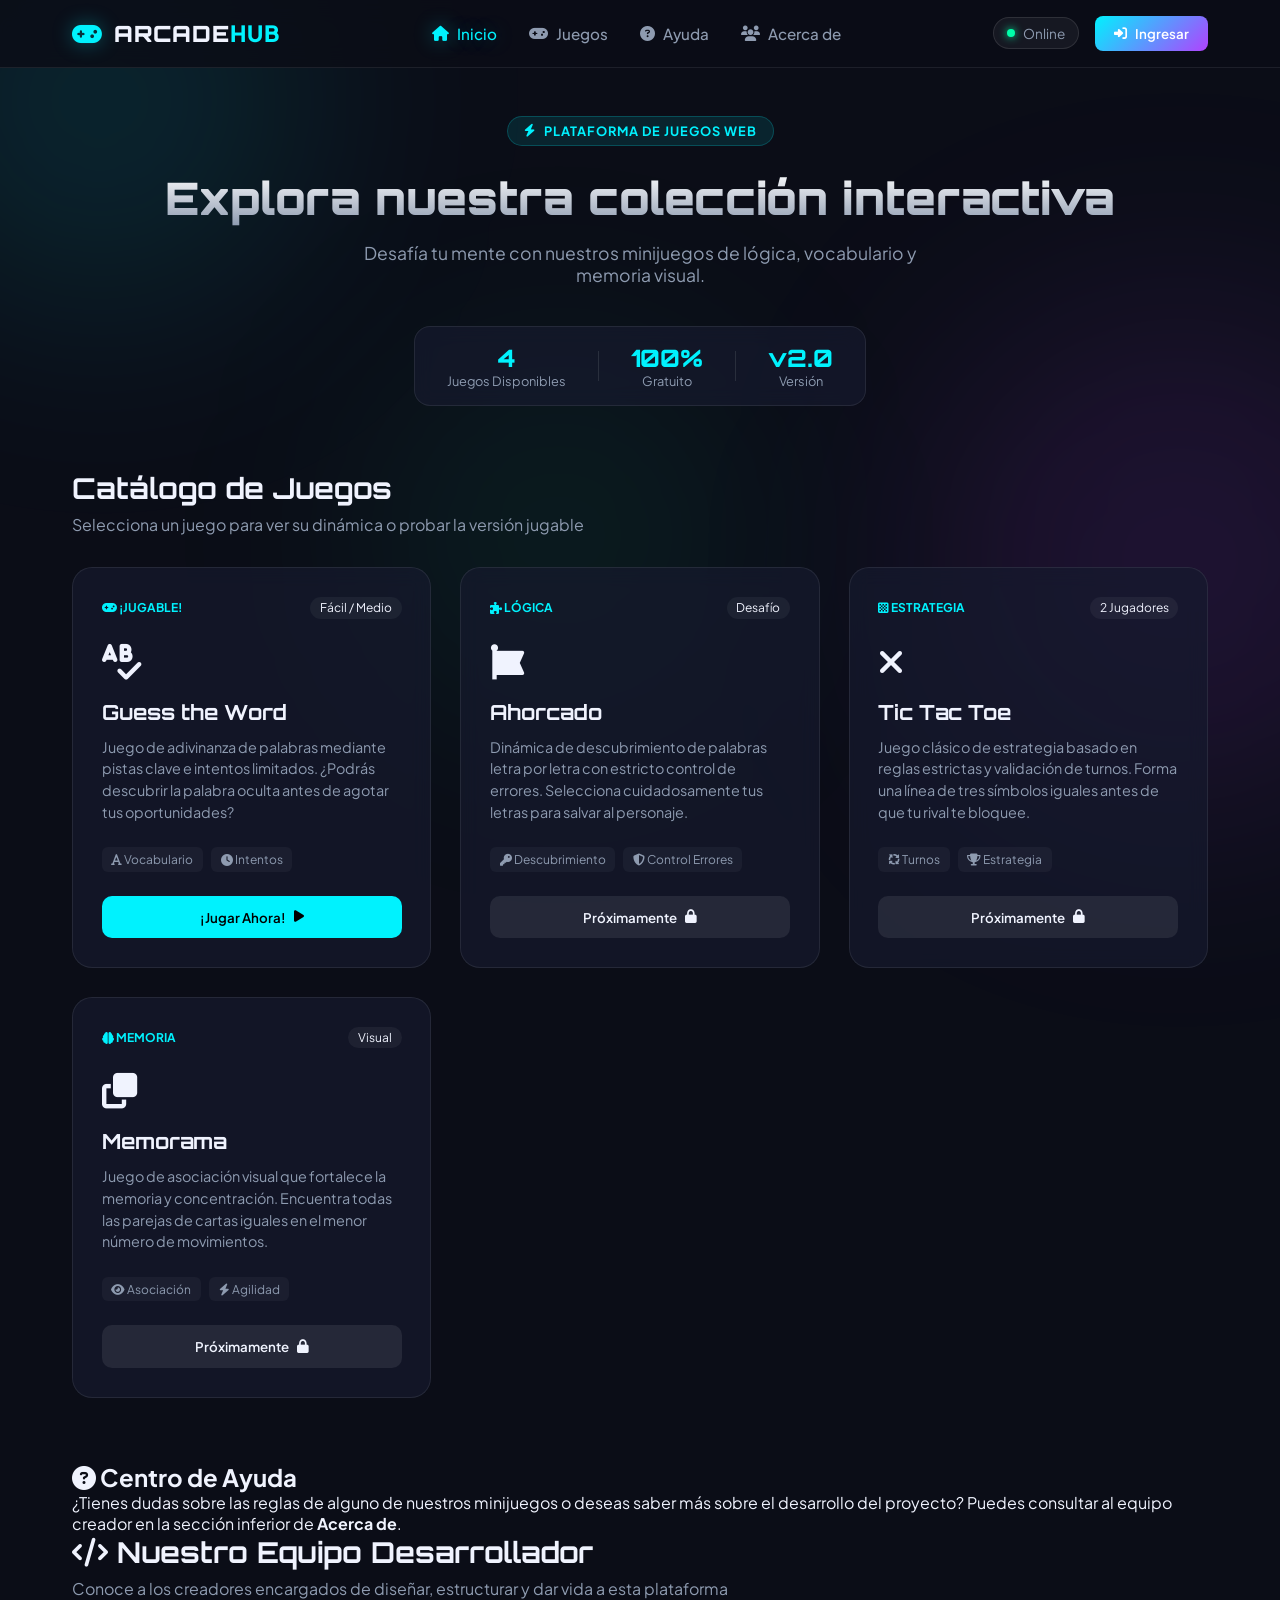
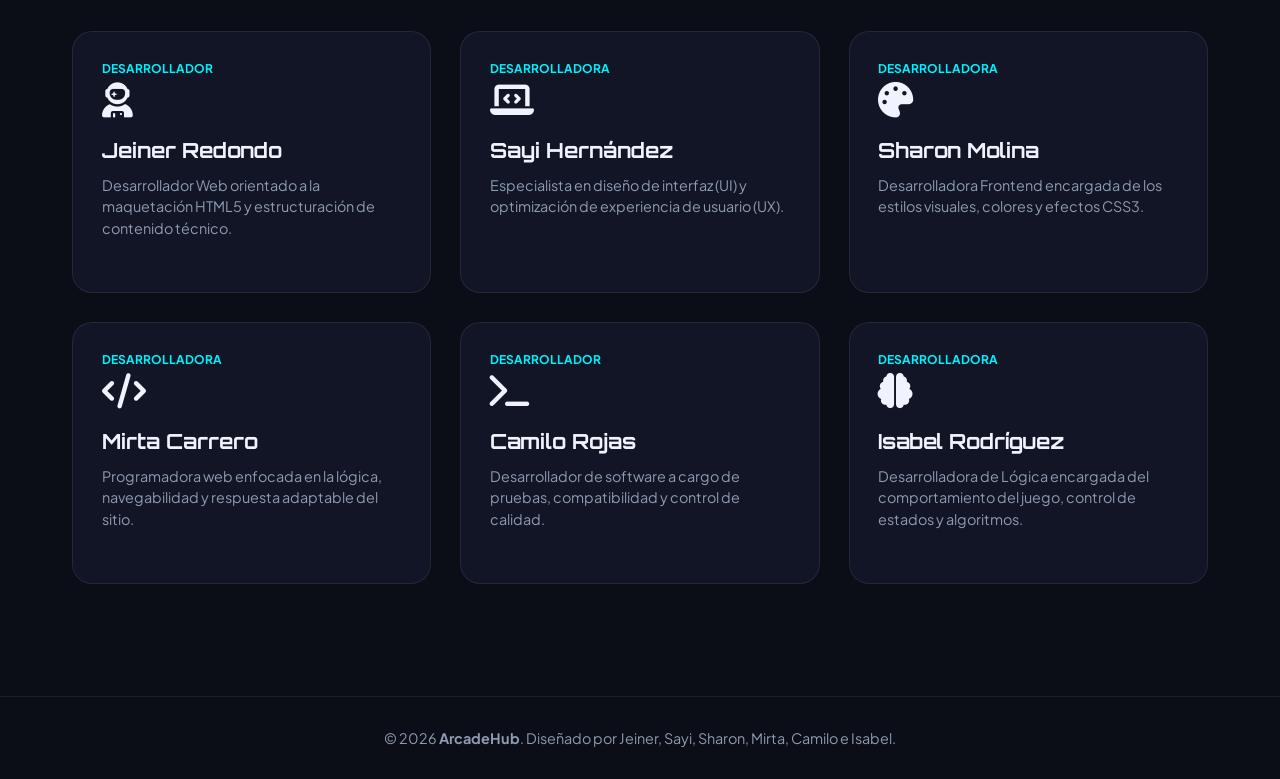
==== index.html @ 8e9d2963 "Add files via upload" ====
<!DOCTYPE html>
<html lang="es">
<head>
  <!-- Configuración básica de codificación y diseño responsivo -->
  <meta charset="UTF-8">
  <meta name="viewport" content="width=device-width, initial-scale=1.0">
  <title>Portal Arcade - ArcadeHub</title>
  
  <!-- Enlace a la hoja de estilos CSS general -->
  <link rel="stylesheet" href="styles.css">
  
  <!-- Librería de íconos Font Awesome -->
  <link rel="stylesheet" href="https://cdnjs.cloudflare.com/ajax/libs/font-awesome/6.4.0/css/all.min.css">
  
  <!-- Tipografías de Google Fonts (Orbitron para estilo retro/gamer, Plus Jakarta Sans para texto) -->
  <link href="https://fonts.googleapis.com/css2?family=Orbitron:wght@600;800;900&family=Plus+Jakarta+Sans:wght@400;500;600;700&display=swap" rel="stylesheet">
</head>
<body>

  <!-- EFECTOS DE LUZ AMBIENTAL DE FONDO -->
  <div class="bg-glow spot-1"></div>
  <div class="bg-glow spot-2"></div>
  <div class="bg-glow spot-3"></div>

  <!-- ========================================== -->
  <!-- BARRA DE NAVEGACIÓN (NAVBAR)               -->
  <!-- ========================================== -->
  <header class="navbar-wrapper">
    <nav class="navbar">
      <!-- Isotipo y logotipo de la plataforma -->
      <div class="logo">
        <div class="logo-icon"><i class="fa-solid fa-gamepad"></i></div>
        <span class="logo-text">ARCADE<span class="highlight">HUB</span></span>
      </div>

      <!-- Enlaces de navegación con desplazamiento en la misma página -->
      <ul class="nav-links">
        <li><a href="#inicio" class="nav-link active"><i class="fa-solid fa-house"></i> Inicio</a></li>
        <li><a href="#juegos" class="nav-link"><i class="fa-solid fa-gamepad"></i> Juegos</a></li>
        <li><a href="#ayuda" class="nav-link"><i class="fa-solid fa-circle-question"></i> Ayuda</a></li>
        <li><a href="#equipo" class="nav-link"><i class="fa-solid fa-users"></i> Acerca de</a></li>
      </ul>

      <!-- ÁREA DE ACCIONES DEL USUARIO EN LA NAVBAR -->
      <div class="nav-actions">
        <!-- Indicador de conexión en tiempo real -->
        <div class="status-badge">
          <span class="pulse-dot"></span> Online
        </div>
        
        <!-- Botón para abrir la ventana modal de Inicio de Sesión -->
        <button class="btn-login-trigger" id="btn-open-auth">
          <i class="fa-solid fa-right-to-bracket"></i> Ingresar
        </button>

        <!-- Perfil de usuario logueado (oculto por defecto hasta iniciar sesión) -->
        <div class="user-profile-badge hidden" id="user-profile">
          <i class="fa-solid fa-user-ninja"></i>
          <span id="user-display-name">Jugador</span>
          <button id="btn-logout" class="btn-logout-icon" title="Cerrar Sesión">
            <i class="fa-solid fa-power-off"></i>
          </button>
        </div>
      </div>
    </nav>
  </header>

  <!-- ========================================== -->
  <!-- CONTENIDO PRINCIPAL                        -->
  <!-- ========================================== -->
  <main class="main-content">
    
    <!-- SECCIÓN HERO / BIENVENIDA -->
    <section id="inicio" class="hero-section">
      <div class="hero-tag"><i class="fa-solid fa-bolt"></i> PLATAFORMA DE JUEGOS WEB</div>
      <h1 class="hero-title">Explora nuestra colección interactiva</h1>
      <p class="hero-subtitle">Desafía tu mente con nuestros minijuegos de lógica, vocabulario y memoria visual.</p>
      
      <!-- Barra de estadísticas -->
      <div class="stats-bar">
        <div class="stat-item">
          <span class="stat-number">4</span>
          <span class="stat-label">Juegos Disponibles</span>
        </div>
        <div class="stat-divider"></div>
        <div class="stat-item">
          <span class="stat-number">100%</span>
          <span class="stat-label">Gratuito</span>
        </div>
        <div class="stat-divider"></div>
        <div class="stat-item">
          <span class="stat-number">v2.0</span>
          <span class="stat-label">Versión</span>
        </div>
      </div>
    </section>

    <!-- CATÁLOGO DE JUEGOS -->
    <section id="juegos" class="games-section">
      <div class="section-header">
        <h2>Catálogo de Juegos</h2>
        <p>Selecciona un juego para ver su dinámica o probar la versión jugable</p>
      </div>

      <div class="cards-grid">
        
        <!-- CARD 1: GUESS THE WORD (JUGABLE) -->
        <article class="game-card card-cyan">
          <div class="card-glass"></div>
          <div class="card-top">
            <span class="card-badge"><i class="fa-solid fa-gamepad"></i> ¡JUGABLE!</span>
            <span class="difficulty-tag easy">Fácil / Medio</span>
          </div>
          <div class="card-icon-wrapper">
            <i class="fa-solid fa-spell-check"></i>
          </div>
          <h3 class="card-title">Guess the Word</h3>
          <p class="card-description">Juego de adivinanza de palabras mediante pistas clave e intentos limitados. ¿Podrás descubrir la palabra oculta antes de agotar tus oportunidades?</p>
          <div class="tags-list">
            <span class="tag"><i class="fa-solid fa-font"></i> Vocabulario</span>
            <span class="tag"><i class="fa-solid fa-clock"></i> Intentos</span>
          </div>
          <button class="btn-card" id="btn-play-guess">¡Jugar Ahora! <i class="fa-solid fa-play"></i></button>
        </article>

        <!-- CARD 2: AHORCADO -->
        <article class="game-card card-purple">
          <div class="card-glass"></div>
          <div class="card-top">
            <span class="card-badge"><i class="fa-solid fa-puzzle-piece"></i> Lógica</span>
            <span class="difficulty-tag medium">Desafío</span>
          </div>
          <div class="card-icon-wrapper">
            <i class="fa-solid fa-font-awesome"></i>
          </div>
          <h3 class="card-title">Ahorcado</h3>
          <p class="card-description">Dinámica de descubrimiento de palabras letra por letra con estricto control de errores. Selecciona cuidadosamente tus letras para salvar al personaje.</p>
          <div class="tags-list">
            <span class="tag"><i class="fa-solid fa-key"></i> Descubrimiento</span>
            <span class="tag"><i class="fa-solid fa-shield-halved"></i> Control Errores</span>
          </div>
          <button class="btn-card">Próximamente <i class="fa-solid fa-lock"></i></button>
        </article>

        <!-- CARD 3: TIC-TAC-TOE -->
        <article class="game-card card-emerald">
          <div class="card-glass"></div>
          <div class="card-top">
            <span class="card-badge"><i class="fa-solid fa-chess-board"></i> Estrategia</span>
            <span class="difficulty-tag hard">2 Jugadores</span>
          </div>
          <div class="card-icon-wrapper">
            <i class="fa-solid fa-xmark"></i>
          </div>
          <h3 class="card-title">Tic Tac Toe</h3>
          <p class="card-description">Juego clásico de estrategia basado en reglas estrictas y validación de turnos. Forma una línea de tres símbolos iguales antes de que tu rival te bloquee.</p>
          <div class="tags-list">
            <span class="tag"><i class="fa-solid fa-arrows-spin"></i> Turnos</span>
            <span class="tag"><i class="fa-solid fa-trophy"></i> Estrategia</span>
          </div>
          <button class="btn-card">Próximamente <i class="fa-solid fa-lock"></i></button>
        </article>

        <!-- CARD 4: MEMORAMA -->
        <article class="game-card card-amber">
          <div class="card-glass"></div>
          <div class="card-top">
            <span class="card-badge"><i class="fa-solid fa-brain"></i> Memoria</span>
            <span class="difficulty-tag easy">Visual</span>
          </div>
          <div class="card-icon-wrapper">
            <i class="fa-solid fa-clone"></i>
          </div>
          <h3 class="card-title">Memorama</h3>
          <p class="card-description">Juego de asociación visual que fortalece la memoria y concentración. Encuentra todas las parejas de cartas iguales en el menor número de movimientos.</p>
          <div class="tags-list">
            <span class="tag"><i class="fa-solid fa-eye"></i> Asociación</span>
            <span class="tag"><i class="fa-solid fa-bolt"></i> Agilidad</span>
          </div>
          <button class="btn-card">Próximamente <i class="fa-solid fa-lock"></i></button>
        </article>

      </div>
    </section>

    <!-- SECCIÓN DE AYUDA -->
    <section id="ayuda" class="info-section">
      <div class="info-content">
        <h2><i class="fa-solid fa-circle-question"></i> Centro de Ayuda</h2>
        <p>¿Tienes dudas sobre las reglas de alguno de nuestros minijuegos o deseas saber más sobre el desarrollo del proyecto? Puedes consultar al equipo creador en la sección inferior de <strong>Acerca de</strong>.</p>
      </div>
    </section>

    <!-- ========================================== -->
    <!-- SECCIÓN ACERCA DE / EQUIPO CREADOR        -->
    <!-- ========================================== -->
    <section id="equipo" class="games-section team-section">
      <div class="section-header">
        <h2><i class="fa-solid fa-code"></i> Nuestro Equipo Desarrollador</h2>
        <p>Conoce a los creadores encargados de diseñar, estructurar y dar vida a esta plataforma</p>
      </div>

      <div class="cards-grid">
        
        <!-- Jeiner Redondo -->
        <article class="game-card card-cyan">
          <div class="card-glass"></div>
          <span class="card-badge">Desarrollador</span>
          <div class="card-icon-wrapper"><i class="fa-solid fa-user-astronaut"></i></div>
          <h3 class="card-title">Jeiner Redondo</h3>
          <p class="card-description">Desarrollador Web orientado a la maquetación HTML5 y estructuración de contenido técnico.</p>
        </article>

        <!-- Sayi Hernandez -->
        <article class="game-card card-purple">
          <div class="card-glass"></div>
          <span class="card-badge">Desarrolladora</span>
          <div class="card-icon-wrapper"><i class="fa-solid fa-laptop-code"></i></div>
          <h3 class="card-title">Sayi Hernández</h3>
          <p class="card-description">Especialista en diseño de interfaz (UI) y optimización de experiencia de usuario (UX).</p>
        </article>

        <!-- Sharon Molina -->
        <article class="game-card card-emerald">
          <div class="card-glass"></div>
          <span class="card-badge">Desarrolladora</span>
          <div class="card-icon-wrapper"><i class="fa-solid fa-palette"></i></div>
          <h3 class="card-title">Sharon Molina</h3>
          <p class="card-description">Desarrolladora Frontend encargada de los estilos visuales, colores y efectos CSS3.</p>
        </article>

        <!-- Mirta Carrero -->
        <article class="game-card card-amber">
          <div class="card-glass"></div>
          <span class="card-badge">Desarrolladora</span>
          <div class="card-icon-wrapper"><i class="fa-solid fa-code"></i></div>
          <h3 class="card-title">Mirta Carrero</h3>
          <p class="card-description">Programadora web enfocada en la lógica, navegabilidad y respuesta adaptable del sitio.</p>
        </article>

        <!-- Camilo Rojas -->
        <article class="game-card card-cyan">
          <div class="card-glass"></div>
          <span class="card-badge">Desarrollador</span>
          <div class="card-icon-wrapper"><i class="fa-solid fa-terminal"></i></div>
          <h3 class="card-title">Camilo Rojas</h3>
          <p class="card-description">Desarrollador de software a cargo de pruebas, compatibilidad y control de calidad.</p>
        </article>

        <!-- Isabel Rodríguez -->
        <article class="game-card card-purple">
          <div class="card-glass"></div>
          <span class="card-badge">Desarrolladora</span>
          <div class="card-icon-wrapper"><i class="fa-solid fa-brain"></i></div>
          <h3 class="card-title">Isabel Rodríguez</h3>
          <p class="card-description">Desarrolladora de Lógica encargada del comportamiento del juego, control de estados y algoritmos.</p>
        </article>

      </div>
    </section>

  </main>

  <!-- ========================================== -->
  <!-- MODAL DEL JUEGO GUESS THE WORD             -->
  <!-- ========================================== -->
  <div class="game-modal" id="game-modal">
    <div class="modal-content">
      <!-- Botón para cerrar la ventana del juego -->
      <button class="close-modal" id="close-modal"><i class="fa-solid fa-xmark"></i></button>
      
      <div class="game-box">
        <div class="game-header">
          <h2><i class="fa-solid fa-lightbulb"></i> Guess The Word</h2>
          <span class="tries-left">Intentos: <strong id="attempts-count">5</strong></span>
        </div>

        <div class="hint-box">
          <i class="fa-solid fa-circle-info"></i> <strong>PISTA:</strong> <span id="game-hint">Cargando pista...</span>
        </div>

        <div class="word-display" id="word-display">
          <!-- Las casillas de letras se generan dinámicamente con JS -->
        </div>

        <form id="guess-form" class="guess-form">
          <input type="text" id="letter-input" maxlength="1" placeholder="Escribe una letra..." autocomplete="off" autofocus>
          <button type="submit" class="btn-submit">Probar Letra</button>
        </form>

        <div id="game-message" class="game-message"></div>

        <button id="btn-restart" class="btn-restart"><i class="fa-solid fa-rotate-right"></i> Siguiente Palabra</button>
      </div>
    </div>
  </div>

  <!-- ========================================== -->
  <!-- MODAL DE AUTENTICACIÓN (LOGIN Y REGISTRO)  -->
  <!-- ========================================== -->
  <div class="game-modal" id="auth-modal">
    <div class="modal-content auth-modal-content">
      <!-- Botón para cerrar el modal de login -->
      <button class="close-modal" id="close-auth-modal"><i class="fa-solid fa-xmark"></i></button>
      
      <div class="auth-box">
        <!-- Pestañas para conmutar entre Iniciar Sesión y Registro -->
        <div class="auth-tabs">
          <button class="auth-tab-btn active" id="tab-login-btn">
            <i class="fa-solid fa-user-check"></i> Iniciar Sesión
          </button>
          <button class="auth-tab-btn" id="tab-register-btn">
            <i class="fa-solid fa-user-plus"></i> Registrarse
          </button>
        </div>

        <!-- FORMULARIO 1: INICIO DE SESIÓN -->
        <form id="login-form" class="auth-form">
          <div class="auth-header">
            <h3>¡Hola de nuevo, Gamer!</h3>
            <p>Ingresa tus datos para continuar tu sesión</p>
          </div>

          <div class="input-group">
            <label for="login-email"><i class="fa-solid fa-envelope"></i> Correo Electrónico</label>
            <input type="email" id="login-email" placeholder="tuusuario@correo.com" required>
          </div>

          <div class="input-group">
            <label for="login-password"><i class="fa-solid fa-key"></i> Contraseña</label>
            <input type="password" id="login-password" placeholder="••••••••" required>
          </div>

          <!-- Mensajes de estado -->
          <div id="login-message" class="game-message"></div>

          <button type="submit" class="btn-card btn-auth-submit">
            Entrar al juego <i class="fa-solid fa-arrow-right-to-bracket"></i>
          </button>
        </form>

        <!-- FORMULARIO 2: REGISTRO (Oculto inicialmente) -->
        <form id="register-form" class="auth-form hidden">
          <div class="auth-header">
            <h3>Crea tu cuenta Arcade</h3>
            <p>Únete a la comunidad de ArcadeHub gratis</p>
          </div>

          <div class="input-group">
            <label for="reg-username"><i class="fa-solid fa-user"></i> Nombre de Usuario / Nickname</label>
            <input type="text" id="reg-username" placeholder="Ej: ProGamer2026" required>
          </div>

          <div class="input-group">
            <label for="reg-email"><i class="fa-solid fa-envelope"></i> Correo Electrónico</label>
            <input type="email" id="reg-email" placeholder="tuusuario@correo.com" required>
          </div>

          <div class="input-group">
            <label for="reg-password"><i class="fa-solid fa-lock"></i> Crear Contraseña</label>
            <input type="password" id="reg-password" placeholder="Mínimo 6 caracteres" minlength="6" required>
          </div>

          <!-- Mensajes de estado -->
          <div id="register-message" class="game-message"></div>

          <button type="submit" class="btn-card btn-auth-submit">
            Crear Cuenta <i class="fa-solid fa-user-check"></i>
          </button>
        </form>
      </div>
    </div>
  </div>

  <!-- PIE DE PÁGINA GLOBAL -->
  <footer class="footer">
    <p>&copy; 2026 <strong>ArcadeHub</strong>. Diseñado por Jeiner, Sayi, Sharon, Mirta, Camilo e Isabel.</p>
  </footer>

  <!-- SCRIPT CON LA LÓGICA DE JUEGOS Y SESIONES -->
  <script src="script.js"></script>
</body>
</html>
---- styles.css ----
/* ==========================================================================
   1. VARIABLES GLOBALES Y TEMAS
   ========================================================================== */
:root {
  /* Paleta de Colores Neón / Cyberpunk */
  --bg-dark: #0b0d17;
  --bg-card: rgba(22, 27, 46, 0.7);
  --bg-modal: #121629;
  --text-main: #f0f3fe;
  --text-muted: #8e9bb0;
  
  /* Colores de Acento (Identidades de las Tarjetas) */
  --cyan-accent: #00f2fe;
  --purple-accent: #b142fe;
  --emerald-accent: #00ffaa;
  --amber-accent: #ffb703;
  --red-alert: #ff4757;

  /* Fuertes y Sombras de Neón */
  --glow-cyan: 0 0 20px rgba(0, 242, 254, 0.35);
  --glow-purple: 0 0 20px rgba(177, 66, 254, 0.35);
  
  /* Tipografía */
  --font-heading: 'Orbitron', sans-serif;
  --font-body: 'Plus Jakarta Sans', sans-serif;
  
  /* Transiciones Estándar */
  --transition: all 0.3s cubic-bezier(0.25, 0.8, 0.25, 1);
}

/* ==========================================================================
   2. REINICIO GENERAL Y BASE
   ========================================================================== */
* {
  margin: 0;
  padding: 0;
  box-sizing: border-box;
  font-family: var(--font-body);
}

html {
  scroll-behavior: smooth;
}

body {
  background-color: var(--bg-dark);
  color: var(--text-main);
  min-height: 100vh;
  overflow-x: hidden;
  position: relative;
}

/* Efectos Ambientales de Fondo (Focos de Luz Glowing) */
.bg-glow {
  position: fixed;
  border-radius: 50%;
  filter: blur(120px);
  z-index: -1;
  pointer-events: none;
}

.spot-1 {
  width: 400px;
  height: 400px;
  background: rgba(0, 242, 254, 0.12);
  top: -100px;
  left: -100px;
}

.spot-2 {
  width: 500px;
  height: 500px;
  background: rgba(177, 66, 254, 0.12);
  bottom: 10%;
  right: -150px;
}

.spot-3 {
  width: 350px;
  height: 350px;
  background: rgba(0, 255, 170, 0.08);
  top: 40%;
  left: 30%;
}

/* Clases Útiles */
.hidden {
  display: none !important;
}

/* ==========================================================================
   3. BARRA DE NAVEGACIÓN (NAVBAR)
   ========================================================================== */
.navbar-wrapper {
  position: sticky;
  top: 0;
  z-index: 100;
  background: rgba(11, 13, 23, 0.85);
  backdrop-filter: blur(12px);
  border-bottom: 1px solid rgba(255, 255, 255, 0.08);
}

.navbar {
  max-width: 1200px;
  margin: 0 auto;
  padding: 1rem 2rem;
  display: flex;
  justify-content: space-between;
  align-items: center;
}

/* Logo */
.logo {
  display: flex;
  align-items: center;
  gap: 0.75rem;
}

.logo-icon {
  font-size: 1.5rem;
  color: var(--cyan-accent);
  text-shadow: var(--glow-cyan);
}

.logo-text {
  font-family: var(--font-heading);
  font-size: 1.4rem;
  font-weight: 900;
  letter-spacing: 1px;
}

.logo-text .highlight {
  color: var(--cyan-accent);
}

/* Enlaces del Menú */
.nav-links {
  display: flex;
  list-style: none;
  gap: 2rem;
}

.nav-link {
  text-decoration: none;
  color: var(--text-muted);
  font-weight: 500;
  font-size: 0.95rem;
  display: flex;
  align-items: center;
  gap: 0.5rem;
  transition: var(--transition);
}

.nav-link:hover,
.nav-link.active {
  color: var(--cyan-accent);
  text-shadow: var(--glow-cyan);
}

/* Acciones de Usuario en Navbar */
.nav-actions {
  display: flex;
  align-items: center;
  gap: 1rem;
}

.status-badge {
  display: flex;
  align-items: center;
  gap: 0.5rem;
  font-size: 0.85rem;
  color: var(--text-muted);
  background: rgba(255, 255, 255, 0.05);
  padding: 0.4rem 0.8rem;
  border-radius: 20px;
  border: 1px solid rgba(255, 255, 255, 0.1);
}

.pulse-dot {
  width: 8px;
  height: 8px;
  background-color: var(--emerald-accent);
  border-radius: 50%;
  box-shadow: 0 0 8px var(--emerald-accent);
  animation: pulse 2s infinite;
}

@keyframes pulse {
  0% { transform: scale(0.95); opacity: 0.8; }
  50% { transform: scale(1.2); opacity: 1; }
  100% { transform: scale(0.95); opacity: 0.8; }
}

/* Botón Iniciar Sesión en Navbar */
.btn-login-trigger {
  background: linear-gradient(135deg, var(--cyan-accent), var(--purple-accent));
  color: #fff;
  border: none;
  padding: 0.55rem 1.2rem;
  font-weight: 600;
  border-radius: 8px;
  cursor: pointer;
  display: flex;
  align-items: center;
  gap: 0.5rem;
  transition: var(--transition);
}

.btn-login-trigger:hover {
  transform: translateY(-2px);
  box-shadow: var(--glow-purple);
}

/* Perfil de Usuario Logueado */
.user-profile-badge {
  display: flex;
  align-items: center;
  gap: 0.6rem;
  background: rgba(177, 66, 254, 0.15);
  border: 1px solid var(--purple-accent);
  padding: 0.4rem 0.8rem;
  border-radius: 8px;
  font-weight: 600;
}

.btn-logout-icon {
  background: transparent;
  border: none;
  color: var(--text-muted);
  cursor: pointer;
  margin-left: 0.4rem;
  transition: var(--transition);
}

.btn-logout-icon:hover {
  color: var(--red-alert);
}

/* ==========================================================================
   4. SECCIÓN HERO (BIENVENIDA)
   ========================================================================== */
.main-content {
  max-width: 1200px;
  margin: 0 auto;
  padding: 3rem 2rem;
}

.hero-section {
  text-align: center;
  margin-bottom: 4rem;
}

.hero-tag {
  display: inline-flex;
  align-items: center;
  gap: 0.5rem;
  background: rgba(0, 242, 254, 0.1);
  color: var(--cyan-accent);
  padding: 0.4rem 1rem;
  border-radius: 20px;
  font-size: 0.8rem;
  font-weight: 700;
  letter-spacing: 1px;
  border: 1px solid rgba(0, 242, 254, 0.2);
  margin-bottom: 1.5rem;
}

.hero-title {
  font-family: var(--font-heading);
  font-size: 2.8rem;
  font-weight: 900;
  margin-bottom: 1rem;
  background: linear-gradient(180deg, #ffffff 0%, var(--text-muted) 100%);
  -webkit-background-clip: text;
  -webkit-text-fill-color: transparent;
}

.hero-subtitle {
  color: var(--text-muted);
  font-size: 1.1rem;
  max-width: 600px;
  margin: 0 auto 2.5rem auto;
}

/* Barra de Estadísticas */
.stats-bar {
  display: inline-flex;
  align-items: center;
  background: var(--bg-card);
  backdrop-filter: blur(10px);
  padding: 1rem 2rem;
  border-radius: 16px;
  border: 1px solid rgba(255, 255, 255, 0.08);
  gap: 2rem;
}

.stat-item {
  display: flex;
  flex-direction: column;
}

.stat-number {
  font-family: var(--font-heading);
  font-size: 1.5rem;
  font-weight: 800;
  color: var(--cyan-accent);
}

.stat-label {
  font-size: 0.8rem;
  color: var(--text-muted);
}

.stat-divider {
  width: 1px;
  height: 30px;
  background: rgba(255, 255, 255, 0.1);
}

/* ==========================================================================
   5. CATÁLOGOS Y GRILLA DE TARJETAS (JUEGOS Y EQUIPO)
   ========================================================================== */
.games-section {
  margin-bottom: 4rem;
}

.section-header {
  margin-bottom: 2rem;
}

.section-header h2 {
  font-family: var(--font-heading);
  font-size: 1.8rem;
  margin-bottom: 0.5rem;
}

.section-header p {
  color: var(--text-muted);
}

/* Grilla Responsiva */
.cards-grid {
  display: grid;
  grid-template-columns: repeat(auto-fit, minmax(280px, 1fr));
  gap: 1.8rem;
}

/* Estilo de Tarjetas con Glassmorphism */
.game-card {
  position: relative;
  background: var(--bg-card);
  backdrop-filter: blur(10px);
  border-radius: 20px;
  padding: 1.8rem;
  border: 1px solid rgba(255, 255, 255, 0.08);
  display: flex;
  flex-direction: column;
  transition: var(--transition);
  overflow: hidden;
}

.game-card:hover {
  transform: translateY(-8px);
  border-color: rgba(255, 255, 255, 0.2);
}

/* Temas de Color por Tarjeta */
.card-cyan:hover { box-shadow: var(--glow-cyan); }
.card-purple:hover { box-shadow: var(--glow-purple); }
.card-emerald:hover { box-shadow: 0 0 20px rgba(0, 255, 170, 0.35); }
.card-amber:hover { box-shadow: 0 0 20px rgba(255, 183, 3, 0.35); }

.card-top {
  display: flex;
  justify-content: space-between;
  align-items: center;
  margin-bottom: 1.2rem;
}

.card-badge {
  font-size: 0.75rem;
  font-weight: 700;
  text-transform: uppercase;
  color: var(--cyan-accent);
}

.difficulty-tag {
  font-size: 0.75rem;
  padding: 0.2rem 0.6rem;
  border-radius: 12px;
  background: rgba(255, 255, 255, 0.05);
}

.card-icon-wrapper {
  font-size: 2.2rem;
  color: var(--text-main);
  margin-bottom: 1rem;
}

.card-title {
  font-family: var(--font-heading);
  font-size: 1.3rem;
  margin-bottom: 0.75rem;
}

.card-description {
  color: var(--text-muted);
  font-size: 0.9rem;
  line-height: 1.5;
  margin-bottom: 1.5rem;
  flex-grow: 1;
}

.tags-list {
  display: flex;
  gap: 0.5rem;
  margin-bottom: 1.5rem;
  flex-wrap: wrap;
}

.tag {
  font-size: 0.75rem;
  color: var(--text-muted);
  background: rgba(255, 255, 255, 0.04);
  padding: 0.3rem 0.6rem;
  border-radius: 6px;
}

/* Botones dentro de las Tarjetas */
.btn-card {
  width: 100%;
  padding: 0.8rem;
  border-radius: 10px;
  border: none;
  background: rgba(255, 255, 255, 0.08);
  color: var(--text-main);
  font-weight: 600;
  cursor: pointer;
  display: flex;
  justify-content: center;
  align-items: center;
  gap: 0.5rem;
  transition: var(--transition);
}

.card-cyan .btn-card {
  background: var(--cyan-accent);
  color: #000;
}

.btn-card:hover {
  filter: brightness(1.15);
}

/* ==========================================================================
   6. VENTANAS MODALES (JUEGO Y LOGIN)
   ========================================================================== */
.game-modal {
  position: fixed;
  top: 0;
  left: 0;
  width: 100%;
  height: 100%;
  background: rgba(5, 7, 15, 0.85);
  backdrop-filter: blur(10px);
  display: flex;
  justify-content: center;
  align-items: center;
  z-index: 1000;
  opacity: 0;
  pointer-events: none;
  transition: var(--transition);
}

.game-modal.active {
  opacity: 1;
  pointer-events: all;
}

.modal-content {
  background: var(--bg-modal);
  border: 1px solid rgba(255, 255, 255, 0.15);
  border-radius: 24px;
  padding: 2.5rem;
  width: 90%;
  max-width: 500px;
  position: relative;
  box-shadow: 0 20px 50px rgba(0, 0, 0, 0.5);
  transform: translateY(20px);
  transition: var(--transition);
}

.game-modal.active .modal-content {
  transform: translateY(0);
}

.close-modal {
  position: absolute;
  top: 1.2rem;
  right: 1.2rem;
  background: transparent;
  border: none;
  color: var(--text-muted);
  font-size: 1.2rem;
  cursor: pointer;
  transition: var(--transition);
}

.close-modal:hover {
  color: var(--red-alert);
}

/* Modal del Juego (Guess The Word) */
.game-header {
  display: flex;
  justify-content: space-between;
  align-items: center;
  margin-bottom: 1.5rem;
}

.hint-box {
  background: rgba(0, 242, 254, 0.08);
  border: 1px solid rgba(0, 242, 254, 0.2);
  padding: 0.8rem;
  border-radius: 10px;
  font-size: 0.9rem;
  margin-bottom: 1.5rem;
}

.word-display {
  display: flex;
  justify-content: center;
  gap: 0.5rem;
  margin-bottom: 1.5rem;
}

.letter-box {
  width: 40px;
  height: 50px;
  border: 2px solid rgba(255, 255, 255, 0.2);
  border-radius: 8px;
  display: flex;
  justify-content: center;
  align-items: center;
  font-family: var(--font-heading);
  font-size: 1.3rem;
  font-weight: 800;
}

.letter-box.revealed {
  border-color: var(--cyan-accent);
  background: rgba(0, 242, 254, 0.15);
  color: var(--cyan-accent);
}

.guess-form {
  display: flex;
  gap: 0.5rem;
  margin-bottom: 1rem;
}

.guess-form input {
  flex-grow: 1;
  background: rgba(255, 255, 255, 0.05);
  border: 1px solid rgba(255, 255, 255, 0.1);
  padding: 0.8rem;
  border-radius: 8px;
  color: var(--text-main);
  text-align: center;
}

.btn-submit, .btn-restart {
  background: var(--cyan-accent);
  color: #000;
  border: none;
  padding: 0.8rem 1.2rem;
  border-radius: 8px;
  font-weight: 700;
  cursor: pointer;
  width: 100%;
}

.btn-restart {
  margin-top: 1rem;
  background: transparent;
  border: 1px solid rgba(255, 255, 255, 0.2);
  color: var(--text-main);
}

/* ==========================================================================
   7. ESTILOS ESPECÍFICOS PARA EL MODAL DE AUTENTICACIÓN (LOGIN Y REGISTRO)
   ========================================================================== */
.auth-tabs {
  display: flex;
  gap: 0.5rem;
  background: rgba(255, 255, 255, 0.05);
  padding: 0.3rem;
  border-radius: 12px;
  margin-bottom: 1.8rem;
}

.auth-tab-btn {
  flex: 1;
  background: transparent;
  border: none;
  color: var(--text-muted);
  padding: 0.6rem;
  font-weight: 600;
  border-radius: 8px;
  cursor: pointer;
  transition: var(--transition);
}

.auth-tab-btn.active {
  background: var(--purple-accent);
  color: #fff;
  box-shadow: var(--glow-purple);
}

.auth-header {
  text-align: center;
  margin-bottom: 1.5rem;
}

.auth-header h3 {
  font-family: var(--font-heading);
  font-size: 1.2rem;
  margin-bottom: 0.3rem;
}

.auth-header p {
  color: var(--text-muted);
  font-size: 0.85rem;
}

.auth-form {
  display: flex;
  flex-direction: column;
  gap: 1.2rem;
}

.input-group {
  display: flex;
  flex-direction: column;
  gap: 0.4rem;
  text-align: left;
}

.input-group label {
  font-size: 0.85rem;
  color: var(--text-muted);
  display: flex;
  align-items: center;
  gap: 0.4rem;
}

.input-group input {
  background: rgba(255, 255, 255, 0.05);
  border: 1px solid rgba(255, 255, 255, 0.1);
  padding: 0.8rem 1rem;
  border-radius: 10px;
  color: var(--text-main);
  outline: none;
  transition: var(--transition);
}

.input-group input:focus {
  border-color: var(--purple-accent);
  box-shadow: 0 0 10px rgba(177, 66, 254, 0.2);
}

.btn-auth-submit {
  background: linear-gradient(135deg, var(--purple-accent), var(--cyan-accent));
  color: #fff;
  margin-top: 0.5rem;
}

/* Mensajes de Estado */
.game-message {
  font-size: 0.85rem;
  text-align: center;
  margin-top: 0.5rem;
  min-height: 1.2rem;
}

.game-message.error { color: var(--red-alert); }
.game-message.success { color: var(--emerald-accent); }
.game-message.warning { color: var(--amber-accent); }

/* ==========================================================================
   8. PIE DE PÁGINA (FOOTER)
   ========================================================================== */
.footer {
  text-align: center;
  padding: 2rem;
  border-top: 1px solid rgba(255, 255, 255, 0.08);
  color: var(--text-muted);
  font-size: 0.9rem;
}

/* ==========================================================================
   9. ADAPTABILIDAD RESPONSIVA (MÓVILES Y TABLETS)
   ========================================================================== */
@media (max-width: 768px) {
  .navbar {
    flex-direction: column;
    gap: 1rem;
  }
  
  .hero-title {
    font-size: 2rem;
  }
  
  .stats-bar {
    flex-direction: column;
    gap: 1rem;
  }
  
  .stat-divider {
    width: 80%;
    height: 1px;
  }
}
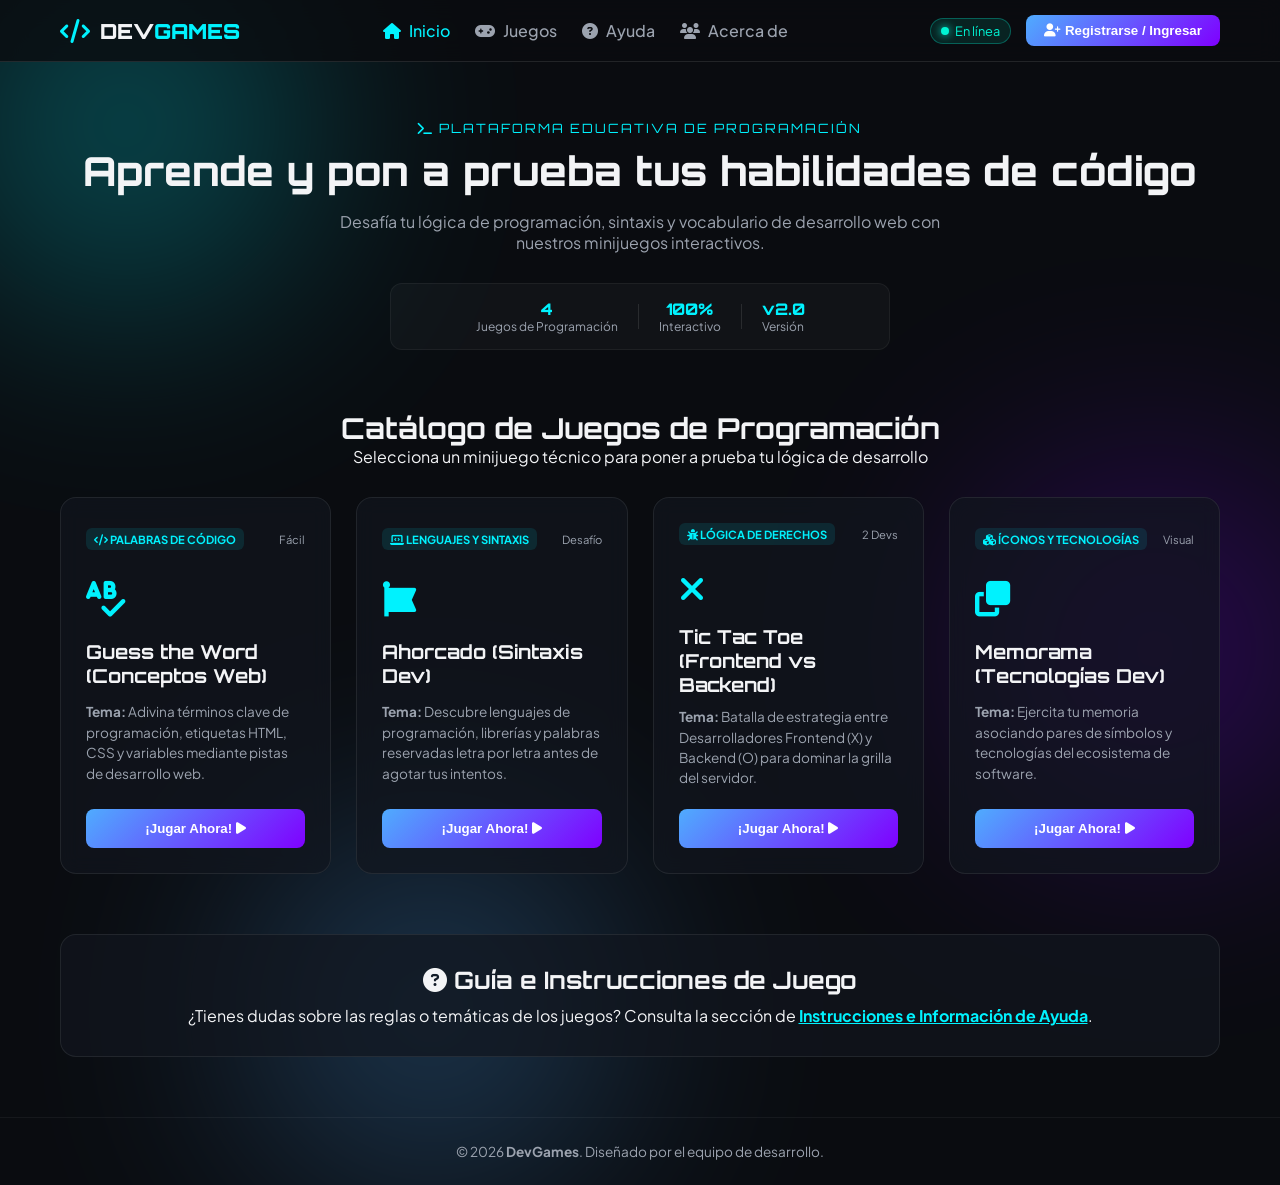
==== commit 0bb9814e: "Add files via upload" ====
--- a/index.html
+++ b/index.html
@@ -1,383 +1,208 @@
 <!DOCTYPE html>
 <html lang="es">
 <head>
-  <!-- Configuración básica de codificación y diseño responsivo -->
   <meta charset="UTF-8">
   <meta name="viewport" content="width=device-width, initial-scale=1.0">
-  <title>Portal Arcade - ArcadeHub</title>
+  <title>Portal Web - Programación</title>
   
-  <!-- Enlace a la hoja de estilos CSS general -->
   <link rel="stylesheet" href="styles.css">
-  
-  <!-- Librería de íconos Font Awesome -->
   <link rel="stylesheet" href="https://cdnjs.cloudflare.com/ajax/libs/font-awesome/6.4.0/css/all.min.css">
-  
-  <!-- Tipografías de Google Fonts (Orbitron para estilo retro/gamer, Plus Jakarta Sans para texto) -->
   <link href="https://fonts.googleapis.com/css2?family=Orbitron:wght@600;800;900&family=Plus+Jakarta+Sans:wght@400;500;600;700&display=swap" rel="stylesheet">
 </head>
 <body>
 
-  <!-- EFECTOS DE LUZ AMBIENTAL DE FONDO -->
   <div class="bg-glow spot-1"></div>
   <div class="bg-glow spot-2"></div>
   <div class="bg-glow spot-3"></div>
 
-  <!-- ========================================== -->
-  <!-- BARRA DE NAVEGACIÓN (NAVBAR)               -->
-  <!-- ========================================== -->
+  <!-- NAVEGACIÓN -->
   <header class="navbar-wrapper">
     <nav class="navbar">
-      <!-- Isotipo y logotipo de la plataforma -->
       <div class="logo">
-        <div class="logo-icon"><i class="fa-solid fa-gamepad"></i></div>
-        <span class="logo-text">ARCADE<span class="highlight">HUB</span></span>
-      </div>
-
-      <!-- Enlaces de navegación con desplazamiento en la misma página -->
+        <div class="logo-icon"><i class="fa-solid fa-code"></i></div>
+        <span class="logo-text">DEV<span class="highlight">GAMES</span></span>
+      </div>
+
       <ul class="nav-links">
-        <li><a href="#inicio" class="nav-link active"><i class="fa-solid fa-house"></i> Inicio</a></li>
-        <li><a href="#juegos" class="nav-link"><i class="fa-solid fa-gamepad"></i> Juegos</a></li>
-        <li><a href="#ayuda" class="nav-link"><i class="fa-solid fa-circle-question"></i> Ayuda</a></li>
-        <li><a href="#equipo" class="nav-link"><i class="fa-solid fa-users"></i> Acerca de</a></li>
+        <li><a href="index.html#inicio" class="nav-link active"><i class="fa-solid fa-house"></i> Inicio</a></li>
+        <li><a href="index.html#juegos" class="nav-link"><i class="fa-solid fa-gamepad"></i> Juegos</a></li>
+        <li><a href="ayuda.html" class="nav-link"><i class="fa-solid fa-circle-question"></i> Ayuda</a></li>
+        <li><a href="acerca.html" class="nav-link"><i class="fa-solid fa-users"></i> Acerca de</a></li>
       </ul>
 
-      <!-- ÁREA DE ACCIONES DEL USUARIO EN LA NAVBAR -->
       <div class="nav-actions">
-        <!-- Indicador de conexión en tiempo real -->
-        <div class="status-badge">
-          <span class="pulse-dot"></span> Online
-        </div>
-        
-        <!-- Botón para abrir la ventana modal de Inicio de Sesión -->
-        <button class="btn-login-trigger" id="btn-open-auth">
-          <i class="fa-solid fa-right-to-bracket"></i> Ingresar
-        </button>
-
-        <!-- Perfil de usuario logueado (oculto por defecto hasta iniciar sesión) -->
+        <div class="status-badge"><span class="pulse-dot"></span> En línea</div>
+        <button class="btn-login-trigger" id="btn-open-auth"><i class="fa-solid fa-user-plus"></i> Registrarse / Ingresar</button>
+
         <div class="user-profile-badge hidden" id="user-profile">
           <i class="fa-solid fa-user-ninja"></i>
-          <span id="user-display-name">Jugador</span>
-          <button id="btn-logout" class="btn-logout-icon" title="Cerrar Sesión">
-            <i class="fa-solid fa-power-off"></i>
-          </button>
+          <span id="user-display-name">Programador</span>
+          <button id="btn-logout" class="btn-logout-icon" title="Cerrar Sesión"><i class="fa-solid fa-power-off"></i></button>
         </div>
       </div>
     </nav>
   </header>
 
-  <!-- ========================================== -->
-  <!-- CONTENIDO PRINCIPAL                        -->
-  <!-- ========================================== -->
+  <!-- CONTENIDO PRINCIPAL -->
   <main class="main-content">
     
-    <!-- SECCIÓN HERO / BIENVENIDA -->
+    <!-- HERO -->
     <section id="inicio" class="hero-section">
-      <div class="hero-tag"><i class="fa-solid fa-bolt"></i> PLATAFORMA DE JUEGOS WEB</div>
-      <h1 class="hero-title">Explora nuestra colección interactiva</h1>
-      <p class="hero-subtitle">Desafía tu mente con nuestros minijuegos de lógica, vocabulario y memoria visual.</p>
+      <div class="hero-tag"><i class="fa-solid fa-terminal"></i> PLATAFORMA EDUCATIVA DE PROGRAMACIÓN</div>
+      <h1 class="hero-title">Aprende y pon a prueba tus habilidades de código</h1>
+      <p class="hero-subtitle">Desafía tu lógica de programación, sintaxis y vocabulario de desarrollo web con nuestros minijuegos interactivos.</p>
       
-      <!-- Barra de estadísticas -->
       <div class="stats-bar">
-        <div class="stat-item">
-          <span class="stat-number">4</span>
-          <span class="stat-label">Juegos Disponibles</span>
-        </div>
+        <div class="stat-item"><span class="stat-number">4</span><span class="stat-label">Juegos de Programación</span></div>
         <div class="stat-divider"></div>
-        <div class="stat-item">
-          <span class="stat-number">100%</span>
-          <span class="stat-label">Gratuito</span>
-        </div>
+        <div class="stat-item"><span class="stat-number">100%</span><span class="stat-label">Interactivo</span></div>
         <div class="stat-divider"></div>
-        <div class="stat-item">
-          <span class="stat-number">v2.0</span>
-          <span class="stat-label">Versión</span>
-        </div>
+        <div class="stat-item"><span class="stat-number">v2.0</span><span class="stat-label">Versión</span></div>
       </div>
     </section>
 
-    <!-- CATÁLOGO DE JUEGOS -->
+    <!-- CATÁLOGO DE JUEGOS CON TEMÁTICA EXPLÍCITA -->
     <section id="juegos" class="games-section">
       <div class="section-header">
-        <h2>Catálogo de Juegos</h2>
-        <p>Selecciona un juego para ver su dinámica o probar la versión jugable</p>
+        <h2>Catálogo de Juegos de Programación</h2>
+        <p>Selecciona un minijuego técnico para poner a prueba tu lógica de desarrollo</p>
       </div>
 
       <div class="cards-grid">
         
-        <!-- CARD 1: GUESS THE WORD (JUGABLE) -->
+        <!-- JUEGO 1: GUESS THE WORD -->
         <article class="game-card card-cyan">
           <div class="card-glass"></div>
           <div class="card-top">
-            <span class="card-badge"><i class="fa-solid fa-gamepad"></i> ¡JUGABLE!</span>
-            <span class="difficulty-tag easy">Fácil / Medio</span>
-          </div>
-          <div class="card-icon-wrapper">
-            <i class="fa-solid fa-spell-check"></i>
-          </div>
-          <h3 class="card-title">Guess the Word</h3>
-          <p class="card-description">Juego de adivinanza de palabras mediante pistas clave e intentos limitados. ¿Podrás descubrir la palabra oculta antes de agotar tus oportunidades?</p>
-          <div class="tags-list">
-            <span class="tag"><i class="fa-solid fa-font"></i> Vocabulario</span>
-            <span class="tag"><i class="fa-solid fa-clock"></i> Intentos</span>
-          </div>
-          <button class="btn-card" id="btn-play-guess">¡Jugar Ahora! <i class="fa-solid fa-play"></i></button>
-        </article>
-
-        <!-- CARD 2: AHORCADO -->
+            <span class="card-badge"><i class="fa-solid fa-code"></i> PALABRAS DE CÓDIGO</span>
+            <span class="difficulty-tag easy">Fácil</span>
+          </div>
+          <div class="card-icon-wrapper"><i class="fa-solid fa-spell-check"></i></div>
+          <h3 class="card-title">Guess the Word (Conceptos Web)</h3>
+          <p class="card-description">
+            <strong>Tema:</strong> Adivina términos clave de programación, etiquetas HTML, CSS y variables mediante pistas de desarrollo web.
+          </p>
+          <button class="btn-card" onclick="openGame('guess')">¡Jugar Ahora! <i class="fa-solid fa-play"></i></button>
+        </article>
+
+        <!-- JUEGO 2: AHORCADO -->
         <article class="game-card card-purple">
           <div class="card-glass"></div>
           <div class="card-top">
-            <span class="card-badge"><i class="fa-solid fa-puzzle-piece"></i> Lógica</span>
+            <span class="card-badge"><i class="fa-solid fa-laptop-code"></i> LENGUAJES Y SINTAXIS</span>
             <span class="difficulty-tag medium">Desafío</span>
           </div>
-          <div class="card-icon-wrapper">
-            <i class="fa-solid fa-font-awesome"></i>
-          </div>
-          <h3 class="card-title">Ahorcado</h3>
-          <p class="card-description">Dinámica de descubrimiento de palabras letra por letra con estricto control de errores. Selecciona cuidadosamente tus letras para salvar al personaje.</p>
-          <div class="tags-list">
-            <span class="tag"><i class="fa-solid fa-key"></i> Descubrimiento</span>
-            <span class="tag"><i class="fa-solid fa-shield-halved"></i> Control Errores</span>
-          </div>
-          <button class="btn-card">Próximamente <i class="fa-solid fa-lock"></i></button>
-        </article>
-
-        <!-- CARD 3: TIC-TAC-TOE -->
+          <div class="card-icon-wrapper"><i class="fa-solid fa-font-awesome"></i></div>
+          <h3 class="card-title">Ahorcado (Sintaxis Dev)</h3>
+          <p class="card-description">
+            <strong>Tema:</strong> Descubre lenguajes de programación, librerías y palabras reservadas letra por letra antes de agotar tus intentos.
+          </p>
+          <button class="btn-card" onclick="openGame('ahorcado')">¡Jugar Ahora! <i class="fa-solid fa-play"></i></button>
+        </article>
+
+        <!-- JUEGO 3: TIC-TAC-TOE -->
         <article class="game-card card-emerald">
           <div class="card-glass"></div>
           <div class="card-top">
-            <span class="card-badge"><i class="fa-solid fa-chess-board"></i> Estrategia</span>
-            <span class="difficulty-tag hard">2 Jugadores</span>
-          </div>
-          <div class="card-icon-wrapper">
-            <i class="fa-solid fa-xmark"></i>
-          </div>
-          <h3 class="card-title">Tic Tac Toe</h3>
-          <p class="card-description">Juego clásico de estrategia basado en reglas estrictas y validación de turnos. Forma una línea de tres símbolos iguales antes de que tu rival te bloquee.</p>
-          <div class="tags-list">
-            <span class="tag"><i class="fa-solid fa-arrows-spin"></i> Turnos</span>
-            <span class="tag"><i class="fa-solid fa-trophy"></i> Estrategia</span>
-          </div>
-          <button class="btn-card">Próximamente <i class="fa-solid fa-lock"></i></button>
-        </article>
-
-        <!-- CARD 4: MEMORAMA -->
+            <span class="card-badge"><i class="fa-solid fa-bug"></i> LÓGICA DE DERECHOS</span>
+            <span class="difficulty-tag hard">2 Devs</span>
+          </div>
+          <div class="card-icon-wrapper"><i class="fa-solid fa-xmark"></i></div>
+          <h3 class="card-title">Tic Tac Toe (Frontend vs Backend)</h3>
+          <p class="card-description">
+            <strong>Tema:</strong> Batalla de estrategia entre Desarrolladores Frontend (X) y Backend (O) para dominar la grilla del servidor.
+          </p>
+          <button class="btn-card" onclick="openGame('tictactoe')">¡Jugar Ahora! <i class="fa-solid fa-play"></i></button>
+        </article>
+
+        <!-- JUEGO 4: MEMORAMA -->
         <article class="game-card card-amber">
           <div class="card-glass"></div>
           <div class="card-top">
-            <span class="card-badge"><i class="fa-solid fa-brain"></i> Memoria</span>
+            <span class="card-badge"><i class="fa-solid fa-cubes"></i> ÍCONOS Y TECNOLOGÍAS</span>
             <span class="difficulty-tag easy">Visual</span>
           </div>
-          <div class="card-icon-wrapper">
-            <i class="fa-solid fa-clone"></i>
-          </div>
-          <h3 class="card-title">Memorama</h3>
-          <p class="card-description">Juego de asociación visual que fortalece la memoria y concentración. Encuentra todas las parejas de cartas iguales en el menor número de movimientos.</p>
-          <div class="tags-list">
-            <span class="tag"><i class="fa-solid fa-eye"></i> Asociación</span>
-            <span class="tag"><i class="fa-solid fa-bolt"></i> Agilidad</span>
-          </div>
-          <button class="btn-card">Próximamente <i class="fa-solid fa-lock"></i></button>
+          <div class="card-icon-wrapper"><i class="fa-solid fa-clone"></i></div>
+          <h3 class="card-title">Memorama (Tecnologías Dev)</h3>
+          <p class="card-description">
+            <strong>Tema:</strong> Ejercita tu memoria asociando pares de símbolos y tecnologías del ecosistema de software.
+          </p>
+          <button class="btn-card" onclick="openGame('memorama')">¡Jugar Ahora! <i class="fa-solid fa-play"></i></button>
         </article>
 
       </div>
     </section>
 
-    <!-- SECCIÓN DE AYUDA -->
+    <!-- SECCIÓN DE ENLACE A AYUDA -->
     <section id="ayuda" class="info-section">
       <div class="info-content">
-        <h2><i class="fa-solid fa-circle-question"></i> Centro de Ayuda</h2>
-        <p>¿Tienes dudas sobre las reglas de alguno de nuestros minijuegos o deseas saber más sobre el desarrollo del proyecto? Puedes consultar al equipo creador en la sección inferior de <strong>Acerca de</strong>.</p>
+        <h2><i class="fa-solid fa-circle-question"></i> Guía e Instrucciones de Juego</h2>
+        <p>¿Tienes dudas sobre las reglas o temáticas de los juegos? Consulta la sección de <a href="ayuda.html" style="color:var(--primary-glow,#00f2fe); font-weight:bold;">Instrucciones e Información de Ayuda</a>.</p>
       </div>
     </section>
 
-    <!-- ========================================== -->
-    <!-- SECCIÓN ACERCA DE / EQUIPO CREADOR        -->
-    <!-- ========================================== -->
-    <section id="equipo" class="games-section team-section">
-      <div class="section-header">
-        <h2><i class="fa-solid fa-code"></i> Nuestro Equipo Desarrollador</h2>
-        <p>Conoce a los creadores encargados de diseñar, estructurar y dar vida a esta plataforma</p>
-      </div>
-
-      <div class="cards-grid">
-        
-        <!-- Jeiner Redondo -->
-        <article class="game-card card-cyan">
-          <div class="card-glass"></div>
-          <span class="card-badge">Desarrollador</span>
-          <div class="card-icon-wrapper"><i class="fa-solid fa-user-astronaut"></i></div>
-          <h3 class="card-title">Jeiner Redondo</h3>
-          <p class="card-description">Desarrollador Web orientado a la maquetación HTML5 y estructuración de contenido técnico.</p>
-        </article>
-
-        <!-- Sayi Hernandez -->
-        <article class="game-card card-purple">
-          <div class="card-glass"></div>
-          <span class="card-badge">Desarrolladora</span>
-          <div class="card-icon-wrapper"><i class="fa-solid fa-laptop-code"></i></div>
-          <h3 class="card-title">Sayi Hernández</h3>
-          <p class="card-description">Especialista en diseño de interfaz (UI) y optimización de experiencia de usuario (UX).</p>
-        </article>
-
-        <!-- Sharon Molina -->
-        <article class="game-card card-emerald">
-          <div class="card-glass"></div>
-          <span class="card-badge">Desarrolladora</span>
-          <div class="card-icon-wrapper"><i class="fa-solid fa-palette"></i></div>
-          <h3 class="card-title">Sharon Molina</h3>
-          <p class="card-description">Desarrolladora Frontend encargada de los estilos visuales, colores y efectos CSS3.</p>
-        </article>
-
-        <!-- Mirta Carrero -->
-        <article class="game-card card-amber">
-          <div class="card-glass"></div>
-          <span class="card-badge">Desarrolladora</span>
-          <div class="card-icon-wrapper"><i class="fa-solid fa-code"></i></div>
-          <h3 class="card-title">Mirta Carrero</h3>
-          <p class="card-description">Programadora web enfocada en la lógica, navegabilidad y respuesta adaptable del sitio.</p>
-        </article>
-
-        <!-- Camilo Rojas -->
-        <article class="game-card card-cyan">
-          <div class="card-glass"></div>
-          <span class="card-badge">Desarrollador</span>
-          <div class="card-icon-wrapper"><i class="fa-solid fa-terminal"></i></div>
-          <h3 class="card-title">Camilo Rojas</h3>
-          <p class="card-description">Desarrollador de software a cargo de pruebas, compatibilidad y control de calidad.</p>
-        </article>
-
-        <!-- Isabel Rodríguez -->
-        <article class="game-card card-purple">
-          <div class="card-glass"></div>
-          <span class="card-badge">Desarrolladora</span>
-          <div class="card-icon-wrapper"><i class="fa-solid fa-brain"></i></div>
-          <h3 class="card-title">Isabel Rodríguez</h3>
-          <p class="card-description">Desarrolladora de Lógica encargada del comportamiento del juego, control de estados y algoritmos.</p>
-        </article>
-
-      </div>
-    </section>
-
   </main>
 
-  <!-- ========================================== -->
-  <!-- MODAL DEL JUEGO GUESS THE WORD             -->
-  <!-- ========================================== -->
+  <!-- MODAL DE JUEGOS -->
   <div class="game-modal" id="game-modal">
     <div class="modal-content">
-      <!-- Botón para cerrar la ventana del juego -->
       <button class="close-modal" id="close-modal"><i class="fa-solid fa-xmark"></i></button>
-      
-      <div class="game-box">
-        <div class="game-header">
-          <h2><i class="fa-solid fa-lightbulb"></i> Guess The Word</h2>
-          <span class="tries-left">Intentos: <strong id="attempts-count">5</strong></span>
-        </div>
-
-        <div class="hint-box">
-          <i class="fa-solid fa-circle-info"></i> <strong>PISTA:</strong> <span id="game-hint">Cargando pista...</span>
-        </div>
-
-        <div class="word-display" id="word-display">
-          <!-- Las casillas de letras se generan dinámicamente con JS -->
-        </div>
-
-        <form id="guess-form" class="guess-form">
-          <input type="text" id="letter-input" maxlength="1" placeholder="Escribe una letra..." autocomplete="off" autofocus>
-          <button type="submit" class="btn-submit">Probar Letra</button>
-        </form>
-
-        <div id="game-message" class="game-message"></div>
-
-        <button id="btn-restart" class="btn-restart"><i class="fa-solid fa-rotate-right"></i> Siguiente Palabra</button>
-      </div>
+      <div class="game-box" id="game-box-container"></div>
     </div>
   </div>
 
-  <!-- ========================================== -->
-  <!-- MODAL DE AUTENTICACIÓN (LOGIN Y REGISTRO)  -->
-  <!-- ========================================== -->
+  <!-- MODAL DE AUTENTICACIÓN (REGISTRO -> INICIO DE SESIÓN) -->
   <div class="game-modal" id="auth-modal">
     <div class="modal-content auth-modal-content">
-      <!-- Botón para cerrar el modal de login -->
       <button class="close-modal" id="close-auth-modal"><i class="fa-solid fa-xmark"></i></button>
       
-      <div class="auth-box">
-        <!-- Pestañas para conmutar entre Iniciar Sesión y Registro -->
-        <div class="auth-tabs">
-          <button class="auth-tab-btn active" id="tab-login-btn">
-            <i class="fa-solid fa-user-check"></i> Iniciar Sesión
-          </button>
-          <button class="auth-tab-btn" id="tab-register-btn">
-            <i class="fa-solid fa-user-plus"></i> Registrarse
-          </button>
-        </div>
-
-        <!-- FORMULARIO 1: INICIO DE SESIÓN -->
-        <form id="login-form" class="auth-form">
-          <div class="auth-header">
-            <h3>¡Hola de nuevo, Gamer!</h3>
-            <p>Ingresa tus datos para continuar tu sesión</p>
-          </div>
-
-          <div class="input-group">
-            <label for="login-email"><i class="fa-solid fa-envelope"></i> Correo Electrónico</label>
-            <input type="email" id="login-email" placeholder="tuusuario@correo.com" required>
-          </div>
-
-          <div class="input-group">
-            <label for="login-password"><i class="fa-solid fa-key"></i> Contraseña</label>
-            <input type="password" id="login-password" placeholder="••••••••" required>
-          </div>
-
-          <!-- Mensajes de estado -->
-          <div id="login-message" class="game-message"></div>
-
-          <button type="submit" class="btn-card btn-auth-submit">
-            Entrar al juego <i class="fa-solid fa-arrow-right-to-bracket"></i>
-          </button>
-        </form>
-
-        <!-- FORMULARIO 2: REGISTRO (Oculto inicialmente) -->
-        <form id="register-form" class="auth-form hidden">
-          <div class="auth-header">
-            <h3>Crea tu cuenta Arcade</h3>
-            <p>Únete a la comunidad de ArcadeHub gratis</p>
-          </div>
-
-          <div class="input-group">
-            <label for="reg-username"><i class="fa-solid fa-user"></i> Nombre de Usuario / Nickname</label>
-            <input type="text" id="reg-username" placeholder="Ej: ProGamer2026" required>
-          </div>
-
-          <div class="input-group">
-            <label for="reg-email"><i class="fa-solid fa-envelope"></i> Correo Electrónico</label>
-            <input type="email" id="reg-email" placeholder="tuusuario@correo.com" required>
-          </div>
-
-          <div class="input-group">
-            <label for="reg-password"><i class="fa-solid fa-lock"></i> Crear Contraseña</label>
-            <input type="password" id="reg-password" placeholder="Mínimo 6 caracteres" minlength="6" required>
-          </div>
-
-          <!-- Mensajes de estado -->
-          <div id="register-message" class="game-message"></div>
-
-          <button type="submit" class="btn-card btn-auth-submit">
-            Crear Cuenta <i class="fa-solid fa-user-check"></i>
-          </button>
-        </form>
-      </div>
+      <!-- FORMULARIO 1: REGISTRO PRIMERO -->
+      <form id="register-form" class="auth-form">
+        <div class="auth-header">
+          <h3><i class="fa-solid fa-user-plus"></i> Crear Cuenta</h3>
+          <p>Primero regístrate para poder ingresar al portal</p>
+        </div>
+        <div class="input-group">
+          <label for="reg-name"><i class="fa-solid fa-user"></i> Nombre de Usuario</label>
+          <input type="text" id="reg-name" placeholder="TuUsuarioDev" required>
+        </div>
+        <div class="input-group">
+          <label for="reg-email"><i class="fa-solid fa-envelope"></i> Correo Electrónico</label>
+          <input type="email" id="reg-email" placeholder="usuario@correo.com" required>
+        </div>
+        <div class="input-group">
+          <label for="reg-password"><i class="fa-solid fa-key"></i> Contraseña</label>
+          <input type="password" id="reg-password" placeholder="••••••••" required>
+        </div>
+        <button type="submit" class="btn-card btn-auth-submit">Registrar Cuenta <i class="fa-solid fa-check"></i></button>
+        <p class="auth-switch-text">¿Ya tienes una cuenta? <a href="#" id="link-to-login">Inicia Sesión aquí</a></p>
+      </form>
+
+      <!-- FORMULARIO 2: INICIO DE SESIÓN SEGUNDO -->
+      <form id="login-form" class="auth-form hidden">
+        <div class="auth-header">
+          <h3><i class="fa-solid fa-right-to-bracket"></i> Iniciar Sesión</h3>
+          <p>Ingresa tus datos registrados</p>
+        </div>
+        <div class="input-group">
+          <label for="login-email"><i class="fa-solid fa-envelope"></i> Correo Electrónico</label>
+          <input type="email" id="login-email" placeholder="usuario@correo.com" required>
+        </div>
+        <div class="input-group">
+          <label for="login-password"><i class="fa-solid fa-key"></i> Contraseña</label>
+          <input type="password" id="login-password" placeholder="••••••••" required>
+        </div>
+        <button type="submit" class="btn-card btn-auth-submit">Entrar <i class="fa-solid fa-arrow-right-to-bracket"></i></button>
+        <p class="auth-switch-text">¿Aún no te has registrado? <a href="#" id="link-to-register">Regístrate primero</a></p>
+      </form>
+
     </div>
   </div>
 
-  <!-- PIE DE PÁGINA GLOBAL -->
   <footer class="footer">
-    <p>&copy; 2026 <strong>ArcadeHub</strong>. Diseñado por Jeiner, Sayi, Sharon, Mirta, Camilo e Isabel.</p>
+    <p>&copy; 2026 <strong>DevGames</strong>. Diseñado por el equipo de desarrollo.</p>
   </footer>
 
-  <!-- SCRIPT CON LA LÓGICA DE JUEGOS Y SESIONES -->
   <script src="script.js"></script>
 </body>
 </html>
--- a/styles.css
+++ b/styles.css
@@ -1,724 +1,340 @@
-
-/* ==========================================================================
-   1. VARIABLES GLOBALES Y TEMAS
-   ========================================================================== */
-:root {
-  /* Paleta de Colores Neón / Cyberpunk */
-  --bg-dark: #0b0d17;
-  --bg-card: rgba(22, 27, 46, 0.7);
-  --bg-modal: #121629;
-  --text-main: #f0f3fe;
-  --text-muted: #8e9bb0;
-  
-  /* Colores de Acento (Identidades de las Tarjetas) */
-  --cyan-accent: #00f2fe;
-  --purple-accent: #b142fe;
-  --emerald-accent: #00ffaa;
-  --amber-accent: #ffb703;
-  --red-alert: #ff4757;
-
-  /* Fuertes y Sombras de Neón */
-  --glow-cyan: 0 0 20px rgba(0, 242, 254, 0.35);
-  --glow-purple: 0 0 20px rgba(177, 66, 254, 0.35);
-  
-  /* Tipografía */
-  --font-heading: 'Orbitron', sans-serif;
-  --font-body: 'Plus Jakarta Sans', sans-serif;
-  
-  /* Transiciones Estándar */
-  --transition: all 0.3s cubic-bezier(0.25, 0.8, 0.25, 1);
-}
-
-/* ==========================================================================
-   2. REINICIO GENERAL Y BASE
-   ========================================================================== */
-* {
-  margin: 0;
-  padding: 0;
-  box-sizing: border-box;
-  font-family: var(--font-body);
-}
-
-html {
-  scroll-behavior: smooth;
-}
-
-body {
-  background-color: var(--bg-dark);
-  color: var(--text-main);
-  min-height: 100vh;
-  overflow-x: hidden;
-  position: relative;
-}
-
-/* Efectos Ambientales de Fondo (Focos de Luz Glowing) */
-.bg-glow {
-  position: fixed;
-  border-radius: 50%;
-  filter: blur(120px);
-  z-index: -1;
-  pointer-events: none;
-}
-
-.spot-1 {
-  width: 400px;
-  height: 400px;
-  background: rgba(0, 242, 254, 0.12);
-  top: -100px;
-  left: -100px;
-}
-
-.spot-2 {
-  width: 500px;
-  height: 500px;
-  background: rgba(177, 66, 254, 0.12);
-  bottom: 10%;
-  right: -150px;
-}
-
-.spot-3 {
-  width: 350px;
-  height: 350px;
-  background: rgba(0, 255, 170, 0.08);
-  top: 40%;
-  left: 30%;
-}
-
-/* Clases Útiles */
-.hidden {
-  display: none !important;
-}
-
-/* ==========================================================================
-   3. BARRA DE NAVEGACIÓN (NAVBAR)
-   ========================================================================== */
-.navbar-wrapper {
-  position: sticky;
-  top: 0;
-  z-index: 100;
-  background: rgba(11, 13, 23, 0.85);
-  backdrop-filter: blur(12px);
-  border-bottom: 1px solid rgba(255, 255, 255, 0.08);
-}
-
-.navbar {
-  max-width: 1200px;
-  margin: 0 auto;
-  padding: 1rem 2rem;
-  display: flex;
-  justify-content: space-between;
-  align-items: center;
-}
-
-/* Logo */
-.logo {
-  display: flex;
-  align-items: center;
-  gap: 0.75rem;
-}
-
-.logo-icon {
-  font-size: 1.5rem;
-  color: var(--cyan-accent);
-  text-shadow: var(--glow-cyan);
-}
-
-.logo-text {
-  font-family: var(--font-heading);
-  font-size: 1.4rem;
-  font-weight: 900;
-  letter-spacing: 1px;
-}
-
-.logo-text .highlight {
-  color: var(--cyan-accent);
-}
-
-/* Enlaces del Menú */
-.nav-links {
-  display: flex;
-  list-style: none;
-  gap: 2rem;
-}
-
-.nav-link {
-  text-decoration: none;
-  color: var(--text-muted);
-  font-weight: 500;
-  font-size: 0.95rem;
-  display: flex;
-  align-items: center;
-  gap: 0.5rem;
-  transition: var(--transition);
-}
-
-.nav-link:hover,
-.nav-link.active {
-  color: var(--cyan-accent);
-  text-shadow: var(--glow-cyan);
-}
-
-/* Acciones de Usuario en Navbar */
-.nav-actions {
-  display: flex;
-  align-items: center;
-  gap: 1rem;
-}
-
-.status-badge {
-  display: flex;
-  align-items: center;
-  gap: 0.5rem;
-  font-size: 0.85rem;
-  color: var(--text-muted);
-  background: rgba(255, 255, 255, 0.05);
-  padding: 0.4rem 0.8rem;
-  border-radius: 20px;
-  border: 1px solid rgba(255, 255, 255, 0.1);
-}
-
-.pulse-dot {
-  width: 8px;
-  height: 8px;
-  background-color: var(--emerald-accent);
-  border-radius: 50%;
-  box-shadow: 0 0 8px var(--emerald-accent);
-  animation: pulse 2s infinite;
-}
-
-@keyframes pulse {
-  0% { transform: scale(0.95); opacity: 0.8; }
-  50% { transform: scale(1.2); opacity: 1; }
-  100% { transform: scale(0.95); opacity: 0.8; }
-}
-
-/* Botón Iniciar Sesión en Navbar */
-.btn-login-trigger {
-  background: linear-gradient(135deg, var(--cyan-accent), var(--purple-accent));
-  color: #fff;
-  border: none;
-  padding: 0.55rem 1.2rem;
-  font-weight: 600;
-  border-radius: 8px;
-  cursor: pointer;
-  display: flex;
-  align-items: center;
-  gap: 0.5rem;
-  transition: var(--transition);
-}
-
-.btn-login-trigger:hover {
-  transform: translateY(-2px);
-  box-shadow: var(--glow-purple);
-}
-
-/* Perfil de Usuario Logueado */
-.user-profile-badge {
-  display: flex;
-  align-items: center;
-  gap: 0.6rem;
-  background: rgba(177, 66, 254, 0.15);
-  border: 1px solid var(--purple-accent);
-  padding: 0.4rem 0.8rem;
-  border-radius: 8px;
-  font-weight: 600;
-}
-
-.btn-logout-icon {
-  background: transparent;
-  border: none;
-  color: var(--text-muted);
-  cursor: pointer;
-  margin-left: 0.4rem;
-  transition: var(--transition);
-}
-
-.btn-logout-icon:hover {
-  color: var(--red-alert);
-}
-
-/* ==========================================================================
-   4. SECCIÓN HERO (BIENVENIDA)
-   ========================================================================== */
-.main-content {
-  max-width: 1200px;
-  margin: 0 auto;
-  padding: 3rem 2rem;
-}
-
-.hero-section {
-  text-align: center;
-  margin-bottom: 4rem;
-}
-
-.hero-tag {
-  display: inline-flex;
-  align-items: center;
-  gap: 0.5rem;
-  background: rgba(0, 242, 254, 0.1);
-  color: var(--cyan-accent);
-  padding: 0.4rem 1rem;
-  border-radius: 20px;
-  font-size: 0.8rem;
-  font-weight: 700;
-  letter-spacing: 1px;
-  border: 1px solid rgba(0, 242, 254, 0.2);
-  margin-bottom: 1.5rem;
-}
-
-.hero-title {
-  font-family: var(--font-heading);
-  font-size: 2.8rem;
-  font-weight: 900;
-  margin-bottom: 1rem;
-  background: linear-gradient(180deg, #ffffff 0%, var(--text-muted) 100%);
-  -webkit-background-clip: text;
-  -webkit-text-fill-color: transparent;
-}
-
-.hero-subtitle {
-  color: var(--text-muted);
-  font-size: 1.1rem;
-  max-width: 600px;
-  margin: 0 auto 2.5rem auto;
-}
-
-/* Barra de Estadísticas */
-.stats-bar {
-  display: inline-flex;
-  align-items: center;
-  background: var(--bg-card);
-  backdrop-filter: blur(10px);
-  padding: 1rem 2rem;
-  border-radius: 16px;
-  border: 1px solid rgba(255, 255, 255, 0.08);
-  gap: 2rem;
-}
-
-.stat-item {
-  display: flex;
-  flex-direction: column;
-}
-
-.stat-number {
-  font-family: var(--font-heading);
-  font-size: 1.5rem;
-  font-weight: 800;
-  color: var(--cyan-accent);
-}
-
-.stat-label {
-  font-size: 0.8rem;
-  color: var(--text-muted);
-}
-
-.stat-divider {
-  width: 1px;
-  height: 30px;
-  background: rgba(255, 255, 255, 0.1);
-}
-
-/* ==========================================================================
-   5. CATÁLOGOS Y GRILLA DE TARJETAS (JUEGOS Y EQUIPO)
-   ========================================================================== */
-.games-section {
-  margin-bottom: 4rem;
-}
-
-.section-header {
-  margin-bottom: 2rem;
-}
-
-.section-header h2 {
-  font-family: var(--font-heading);
-  font-size: 1.8rem;
-  margin-bottom: 0.5rem;
-}
-
-.section-header p {
-  color: var(--text-muted);
-}
-
-/* Grilla Responsiva */
-.cards-grid {
-  display: grid;
-  grid-template-columns: repeat(auto-fit, minmax(280px, 1fr));
-  gap: 1.8rem;
-}
-
-/* Estilo de Tarjetas con Glassmorphism */
-.game-card {
-  position: relative;
-  background: var(--bg-card);
-  backdrop-filter: blur(10px);
-  border-radius: 20px;
-  padding: 1.8rem;
-  border: 1px solid rgba(255, 255, 255, 0.08);
-  display: flex;
-  flex-direction: column;
-  transition: var(--transition);
-  overflow: hidden;
-}
-
-.game-card:hover {
-  transform: translateY(-8px);
-  border-color: rgba(255, 255, 255, 0.2);
-}
-
-/* Temas de Color por Tarjeta */
-.card-cyan:hover { box-shadow: var(--glow-cyan); }
-.card-purple:hover { box-shadow: var(--glow-purple); }
-.card-emerald:hover { box-shadow: 0 0 20px rgba(0, 255, 170, 0.35); }
-.card-amber:hover { box-shadow: 0 0 20px rgba(255, 183, 3, 0.35); }
-
-.card-top {
-  display: flex;
-  justify-content: space-between;
-  align-items: center;
-  margin-bottom: 1.2rem;
-}
-
-.card-badge {
-  font-size: 0.75rem;
-  font-weight: 700;
-  text-transform: uppercase;
-  color: var(--cyan-accent);
-}
-
-.difficulty-tag {
-  font-size: 0.75rem;
-  padding: 0.2rem 0.6rem;
-  border-radius: 12px;
-  background: rgba(255, 255, 255, 0.05);
-}
-
-.card-icon-wrapper {
-  font-size: 2.2rem;
-  color: var(--text-main);
-  margin-bottom: 1rem;
-}
-
-.card-title {
-  font-family: var(--font-heading);
-  font-size: 1.3rem;
-  margin-bottom: 0.75rem;
-}
-
-.card-description {
-  color: var(--text-muted);
-  font-size: 0.9rem;
-  line-height: 1.5;
-  margin-bottom: 1.5rem;
-  flex-grow: 1;
-}
-
-.tags-list {
-  display: flex;
-  gap: 0.5rem;
-  margin-bottom: 1.5rem;
-  flex-wrap: wrap;
-}
-
-.tag {
-  font-size: 0.75rem;
-  color: var(--text-muted);
-  background: rgba(255, 255, 255, 0.04);
-  padding: 0.3rem 0.6rem;
-  border-radius: 6px;
-}
-
-/* Botones dentro de las Tarjetas */
-.btn-card {
-  width: 100%;
-  padding: 0.8rem;
-  border-radius: 10px;
-  border: none;
-  background: rgba(255, 255, 255, 0.08);
-  color: var(--text-main);
-  font-weight: 600;
-  cursor: pointer;
-  display: flex;
-  justify-content: center;
-  align-items: center;
-  gap: 0.5rem;
-  transition: var(--transition);
-}
-
-.card-cyan .btn-card {
-  background: var(--cyan-accent);
-  color: #000;
-}
-
-.btn-card:hover {
-  filter: brightness(1.15);
-}
-
-/* ==========================================================================
-   6. VENTANAS MODALES (JUEGO Y LOGIN)
-   ========================================================================== */
-.game-modal {
-  position: fixed;
-  top: 0;
-  left: 0;
-  width: 100%;
-  height: 100%;
-  background: rgba(5, 7, 15, 0.85);
-  backdrop-filter: blur(10px);
-  display: flex;
-  justify-content: center;
-  align-items: center;
-  z-index: 1000;
-  opacity: 0;
-  pointer-events: none;
-  transition: var(--transition);
-}
-
-.game-modal.active {
-  opacity: 1;
-  pointer-events: all;
-}
-
-.modal-content {
-  background: var(--bg-modal);
-  border: 1px solid rgba(255, 255, 255, 0.15);
-  border-radius: 24px;
-  padding: 2.5rem;
-  width: 90%;
-  max-width: 500px;
-  position: relative;
-  box-shadow: 0 20px 50px rgba(0, 0, 0, 0.5);
-  transform: translateY(20px);
-  transition: var(--transition);
-}
-
-.game-modal.active .modal-content {
-  transform: translateY(0);
-}
-
-.close-modal {
-  position: absolute;
-  top: 1.2rem;
-  right: 1.2rem;
-  background: transparent;
-  border: none;
-  color: var(--text-muted);
-  font-size: 1.2rem;
-  cursor: pointer;
-  transition: var(--transition);
-}
-
-.close-modal:hover {
-  color: var(--red-alert);
-}
-
-/* Modal del Juego (Guess The Word) */
-.game-header {
-  display: flex;
-  justify-content: space-between;
-  align-items: center;
-  margin-bottom: 1.5rem;
-}
-
-.hint-box {
-  background: rgba(0, 242, 254, 0.08);
-  border: 1px solid rgba(0, 242, 254, 0.2);
-  padding: 0.8rem;
-  border-radius: 10px;
-  font-size: 0.9rem;
-  margin-bottom: 1.5rem;
-}
-
-.word-display {
-  display: flex;
-  justify-content: center;
-  gap: 0.5rem;
-  margin-bottom: 1.5rem;
-}
-
-.letter-box {
-  width: 40px;
-  height: 50px;
-  border: 2px solid rgba(255, 255, 255, 0.2);
-  border-radius: 8px;
-  display: flex;
-  justify-content: center;
-  align-items: center;
-  font-family: var(--font-heading);
-  font-size: 1.3rem;
-  font-weight: 800;
-}
-
-.letter-box.revealed {
-  border-color: var(--cyan-accent);
-  background: rgba(0, 242, 254, 0.15);
-  color: var(--cyan-accent);
-}
-
-.guess-form {
-  display: flex;
-  gap: 0.5rem;
-  margin-bottom: 1rem;
-}
-
-.guess-form input {
-  flex-grow: 1;
-  background: rgba(255, 255, 255, 0.05);
-  border: 1px solid rgba(255, 255, 255, 0.1);
-  padding: 0.8rem;
-  border-radius: 8px;
-  color: var(--text-main);
-  text-align: center;
-}
-
-.btn-submit, .btn-restart {
-  background: var(--cyan-accent);
-  color: #000;
-  border: none;
-  padding: 0.8rem 1.2rem;
-  border-radius: 8px;
-  font-weight: 700;
-  cursor: pointer;
-  width: 100%;
-}
-
-.btn-restart {
-  margin-top: 1rem;
-  background: transparent;
-  border: 1px solid rgba(255, 255, 255, 0.2);
-  color: var(--text-main);
-}
-
-/* ==========================================================================
-   7. ESTILOS ESPECÍFICOS PARA EL MODAL DE AUTENTICACIÓN (LOGIN Y REGISTRO)
-   ========================================================================== */
-.auth-tabs {
-  display: flex;
-  gap: 0.5rem;
-  background: rgba(255, 255, 255, 0.05);
-  padding: 0.3rem;
-  border-radius: 12px;
-  margin-bottom: 1.8rem;
-}
-
-.auth-tab-btn {
-  flex: 1;
-  background: transparent;
-  border: none;
-  color: var(--text-muted);
-  padding: 0.6rem;
-  font-weight: 600;
-  border-radius: 8px;
-  cursor: pointer;
-  transition: var(--transition);
-}
-
-.auth-tab-btn.active {
-  background: var(--purple-accent);
-  color: #fff;
-  box-shadow: var(--glow-purple);
-}
-
-.auth-header {
-  text-align: center;
-  margin-bottom: 1.5rem;
-}
-
-.auth-header h3 {
-  font-family: var(--font-heading);
-  font-size: 1.2rem;
-  margin-bottom: 0.3rem;
-}
-
-.auth-header p {
-  color: var(--text-muted);
-  font-size: 0.85rem;
-}
-
-.auth-form {
-  display: flex;
-  flex-direction: column;
-  gap: 1.2rem;
-}
-
-.input-group {
-  display: flex;
-  flex-direction: column;
-  gap: 0.4rem;
-  text-align: left;
-}
-
-.input-group label {
-  font-size: 0.85rem;
-  color: var(--text-muted);
-  display: flex;
-  align-items: center;
-  gap: 0.4rem;
-}
-
-.input-group input {
-  background: rgba(255, 255, 255, 0.05);
-  border: 1px solid rgba(255, 255, 255, 0.1);
-  padding: 0.8rem 1rem;
-  border-radius: 10px;
-  color: var(--text-main);
-  outline: none;
-  transition: var(--transition);
-}
-
-.input-group input:focus {
-  border-color: var(--purple-accent);
-  box-shadow: 0 0 10px rgba(177, 66, 254, 0.2);
-}
-
-.btn-auth-submit {
-  background: linear-gradient(135deg, var(--purple-accent), var(--cyan-accent));
-  color: #fff;
-  margin-top: 0.5rem;
-}
-
-/* Mensajes de Estado */
-.game-message {
-  font-size: 0.85rem;
-  text-align: center;
-  margin-top: 0.5rem;
-  min-height: 1.2rem;
-}
-
-.game-message.error { color: var(--red-alert); }
-.game-message.success { color: var(--emerald-accent); }
-.game-message.warning { color: var(--amber-accent); }
-
-/* ==========================================================================
-   8. PIE DE PÁGINA (FOOTER)
-   ========================================================================== */
-.footer {
-  text-align: center;
-  padding: 2rem;
-  border-top: 1px solid rgba(255, 255, 255, 0.08);
-  color: var(--text-muted);
-  font-size: 0.9rem;
-}
-
-/* ==========================================================================
-   9. ADAPTABILIDAD RESPONSIVA (MÓVILES Y TABLETS)
-   ========================================================================== */
-@media (max-width: 768px) {
+/* ==========================================
+   VARIABLES Y ESTILOS ORIGINALES
+   ========================================== */
+   :root {
+    --bg-dark: #0a0c10;
+    --bg-card: rgba(18, 22, 31, 0.7);
+    --primary-glow: #00f2fe;
+    --secondary-glow: #4facfe;
+    --purple-glow: #7f00ff;
+    --amber-glow: #ffb703;
+    --emerald-glow: #00f5d4;
+    --text-main: #f3f4f6;
+    --text-muted: #9ca3af;
+    --font-orbitron: 'Orbitron', sans-serif;
+    --font-body: 'Plus Jakarta Sans', sans-serif;
+  }
+  
+  * {
+    margin: 0;
+    padding: 0;
+    box-sizing: border-box;
+  }
+  
+  body {
+    background-color: var(--bg-dark);
+    color: var(--text-main);
+    font-family: var(--font-body);
+    min-height: 100vh;
+    overflow-x: hidden;
+    position: relative;
+  }
+  
+  /* Luces de Fondo */
+  .bg-glow {
+    position: absolute;
+    width: 350px;
+    height: 350px;
+    border-radius: 50%;
+    filter: blur(120px);
+    z-index: -1;
+    opacity: 0.3;
+  }
+  .spot-1 { top: -50px; left: -50px; background: var(--primary-glow); }
+  .spot-2 { top: 40%; right: -50px; background: var(--purple-glow); }
+  .spot-3 { bottom: 0; left: 20%; background: var(--secondary-glow); }
+  
+  /* NAVEGACIÓN */
+  .navbar-wrapper {
+    position: fixed;
+    top: 0;
+    left: 0;
+    width: 100%;
+    z-index: 1000;
+    background: rgba(10, 12, 16, 0.8);
+    backdrop-filter: blur(12px);
+    border-bottom: 1px solid rgba(255, 255, 255, 0.1);
+  }
+  
   .navbar {
+    max-width: 1200px;
+    margin: 0 auto;
+    display: flex;
+    justify-content: space-between;
+    align-items: center;
+    padding: 15px 20px;
+  }
+  
+  .logo {
+    display: flex;
+    align-items: center;
+    gap: 10px;
+    font-family: var(--font-orbitron);
+    font-weight: 900;
+    font-size: 1.3rem;
+  }
+  
+  .logo-icon { color: var(--primary-glow); font-size: 1.5rem; }
+  .highlight { color: var(--primary-glow); }
+  
+  .nav-links {
+    display: flex;
+    list-style: none;
+    gap: 25px;
+  }
+  
+  .nav-link {
+    color: var(--text-muted);
+    text-decoration: none;
+    font-weight: 500;
+    transition: all 0.3s ease;
+    display: flex;
+    align-items: center;
+    gap: 8px;
+  }
+  
+  .nav-link:hover, .nav-link.active { color: var(--primary-glow); }
+  
+  .nav-actions { display: flex; align-items: center; gap: 15px; }
+  
+  .status-badge {
+    font-size: 0.8rem;
+    background: rgba(0, 245, 212, 0.1);
+    color: var(--emerald-glow);
+    padding: 4px 10px;
+    border-radius: 20px;
+    border: 1px solid rgba(0, 245, 212, 0.3);
+    display: flex;
+    align-items: center;
+    gap: 6px;
+  }
+  
+  .pulse-dot {
+    width: 8px;
+    height: 8px;
+    background: var(--emerald-glow);
+    border-radius: 50%;
+    box-shadow: 0 0 8px var(--emerald-glow);
+  }
+  
+  .btn-login-trigger {
+    background: linear-gradient(135deg, var(--secondary-glow), var(--purple-glow));
+    color: #fff;
+    border: none;
+    padding: 8px 18px;
+    border-radius: 8px;
+    font-weight: 600;
+    cursor: pointer;
+    transition: transform 0.2s ease;
+  }
+  
+  .btn-login-trigger:hover { transform: translateY(-2px); }
+  
+  .user-profile-badge {
+    display: flex;
+    align-items: center;
+    gap: 8px;
+    background: rgba(255, 255, 255, 0.05);
+    padding: 6px 12px;
+    border-radius: 8px;
+    border: 1px solid rgba(255, 255, 255, 0.1);
+  }
+  
+  .btn-logout-icon {
+    background: none;
+    border: none;
+    color: #ff4444;
+    cursor: pointer;
+    margin-left: 5px;
+  }
+  
+  .hidden { display: none !important; }
+  
+  /* CONTENIDO PRINCIPAL */
+  .main-content {
+    max-width: 1200px;
+    margin: 0 auto;
+    padding: 120px 20px 60px 20px;
+  }
+  
+  .hero-section { text-align: center; margin-bottom: 60px; }
+  
+  .hero-tag {
+    font-size: 0.8rem;
+    font-family: var(--font-orbitron);
+    color: var(--primary-glow);
+    letter-spacing: 2px;
+    margin-bottom: 10px;
+  }
+  
+  .hero-title {
+    font-family: var(--font-orbitron);
+    font-size: 2.5rem;
+    font-weight: 800;
+    margin-bottom: 15px;
+  }
+  
+  .hero-subtitle {
+    color: var(--text-muted);
+    max-width: 600px;
+    margin: 0 auto 30px auto;
+  }
+  
+  .stats-bar {
+    display: flex;
+    justify-content: center;
+    align-items: center;
+    gap: 20px;
+    background: rgba(255, 255, 255, 0.03);
+    padding: 15px;
+    border-radius: 12px;
+    max-width: 500px;
+    margin: 0 auto;
+    border: 1px solid rgba(255, 255, 255, 0.05);
+  }
+  
+  .stat-item { display: flex; flex-direction: column; }
+  .stat-number { font-family: var(--font-orbitron); font-weight: 800; color: var(--primary-glow); }
+  .stat-label { font-size: 0.75rem; color: var(--text-muted); }
+  .stat-divider { width: 1px; height: 25px; background: rgba(255, 255, 255, 0.1); }
+  
+  /* TARJETAS DE JUEGOS Y EQUIPO */
+  .section-header { margin-bottom: 30px; text-align: center; }
+  .section-header h2 { font-family: var(--font-orbitron); font-size: 1.8rem; }
+  
+  .cards-grid {
+    display: grid;
+    grid-template-columns: repeat(auto-fit, minmax(260px, 1fr));
+    gap: 25px;
+  }
+  
+  .game-card {
+    position: relative;
+    background: var(--bg-card);
+    border: 1px solid rgba(255, 255, 255, 0.08);
+    border-radius: 16px;
+    padding: 25px;
+    display: flex;
     flex-direction: column;
-    gap: 1rem;
-  }
-  
-  .hero-title {
-    font-size: 2rem;
-  }
-  
-  .stats-bar {
-    flex-direction: column;
-    gap: 1rem;
-  }
-  
-  .stat-divider {
-    width: 80%;
-    height: 1px;
-  }
-}+    justify-content: space-between;
+    backdrop-filter: blur(10px);
+    transition: transform 0.3s ease, border-color 0.3s ease;
+  }
+  
+  .game-card:hover {
+    transform: translateY(-8px);
+    border-color: rgba(0, 242, 254, 0.4);
+  }
+  
+  .card-top { display: flex; justify-content: space-between; align-items: center; margin-bottom: 20px; }
+  
+  .card-badge {
+    font-size: 0.7rem;
+    font-weight: 700;
+    color: var(--primary-glow);
+    background: rgba(0, 242, 254, 0.1);
+    padding: 4px 8px;
+    border-radius: 6px;
+  }
+  
+  .difficulty-tag { font-size: 0.7rem; color: var(--text-muted); }
+  .card-icon-wrapper { font-size: 2.2rem; color: var(--primary-glow); margin-bottom: 15px; }
+  .card-title { font-family: var(--font-orbitron); font-size: 1.2rem; margin-bottom: 10px; }
+  .card-description { font-size: 0.85rem; color: var(--text-muted); line-height: 1.5; margin-bottom: 20px; }
+  
+  .btn-card {
+    width: 100%;
+    padding: 12px;
+    background: linear-gradient(135deg, var(--secondary-glow), var(--purple-glow));
+    color: #fff;
+    border: none;
+    border-radius: 8px;
+    font-weight: 600;
+    cursor: pointer;
+  }
+  
+  /* AYUDA */
+  .info-section {
+    margin-top: 60px;
+    background: var(--bg-card);
+    border: 1px solid rgba(255, 255, 255, 0.08);
+    border-radius: 16px;
+    padding: 30px;
+    text-align: center;
+  }
+  
+  .info-content h2 { font-family: var(--font-orbitron); margin-bottom: 10px; }
+  
+  /* MODALES */
+  .game-modal {
+    display: none;
+    position: fixed;
+    top: 0;
+    left: 0;
+    width: 100%;
+    height: 100%;
+    background: rgba(0, 0, 0, 0.85);
+    backdrop-filter: blur(8px);
+    z-index: 2000;
+    justify-content: center;
+    align-items: center;
+  }
+  
+  .modal-content {
+    position: relative;
+    background: #12161f;
+    border: 1px solid rgba(255, 255, 255, 0.15);
+    border-radius: 16px;
+    padding: 35px;
+    max-width: 450px;
+    width: 90%;
+    text-align: center;
+  }
+  
+  .close-modal {
+    position: absolute;
+    top: 15px;
+    right: 15px;
+    background: none;
+    border: none;
+    color: var(--text-muted);
+    font-size: 1.2rem;
+    cursor: pointer;
+  }
+  
+  .input-group { margin-bottom: 15px; text-align: left; }
+  .input-group label { display: block; font-size: 0.8rem; margin-bottom: 5px; color: var(--text-muted); }
+  .input-group input {
+    width: 100%;
+    padding: 10px;
+    background: rgba(255, 255, 255, 0.05);
+    border: 1px solid rgba(255, 255, 255, 0.1);
+    border-radius: 6px;
+    color: #fff;
+  }
+  
+  .auth-switch-text {
+    margin-top: 15px;
+    font-size: 0.85rem;
+    color: var(--text-muted);
+  }
+  
+  .auth-switch-text a {
+    color: var(--primary-glow);
+    text-decoration: none;
+    font-weight: bold;
+  }
+  
+  /* FOOTER */
+  .footer {
+    border-top: 1px solid rgba(255, 255, 255, 0.05);
+    padding: 25px;
+    text-align: center;
+    color: var(--text-muted);
+    font-size: 0.85rem;
+  }
+  
+  @media (max-width: 768px) {
+    .nav-links { display: none; }
+    .hero-title { font-size: 1.8rem; }
+  }
